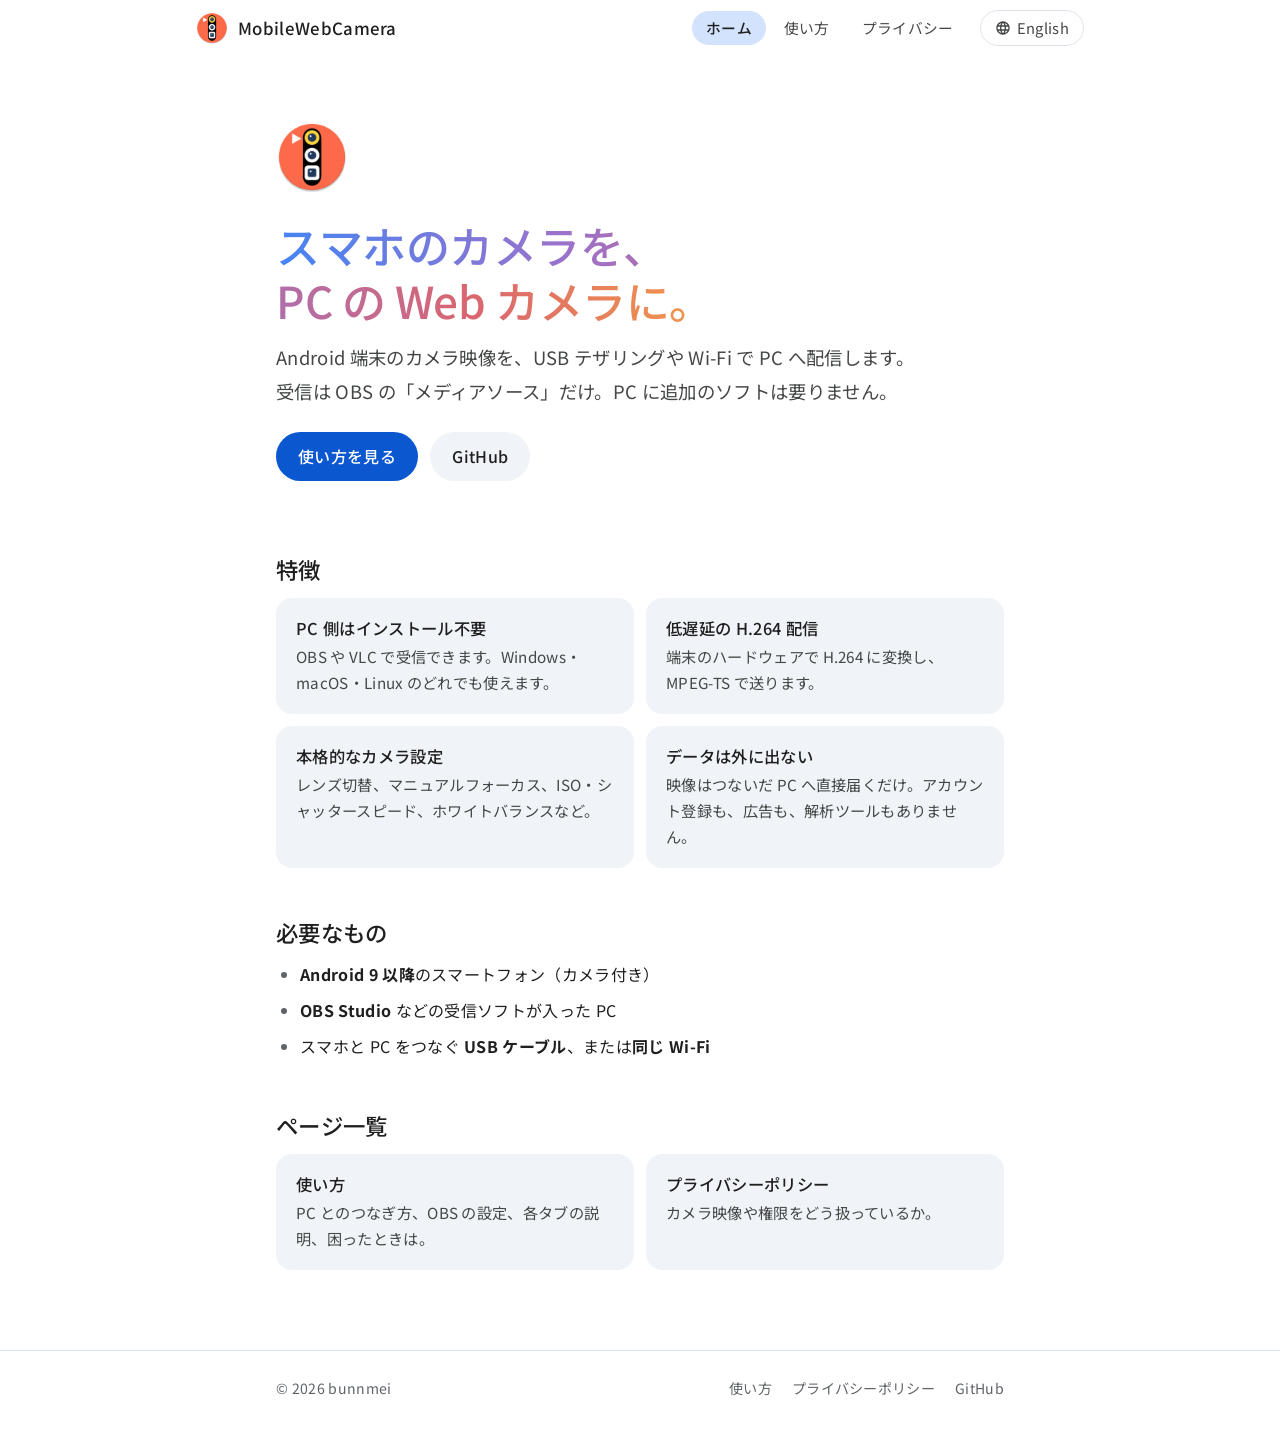
==== docs/ja/index.html @ a3e0ec3b "docs" ====
<!doctype html>
<html lang="ja">
<head>
  <meta charset="utf-8">
  <meta name="viewport" content="width=device-width, initial-scale=1">
  <title>MobileWebCamera — スマホを PC の Web カメラに</title>
  <meta name="description" content="Android スマホのカメラを PC の Web カメラとして使えるアプリ。OBS のメディアソースで受信でき、PC に追加ソフトは不要です。">
  <link rel="icon" href="../img/icon.webp">
  <link rel="alternate" hreflang="en" href="../en/">
  <link rel="preconnect" href="https://fonts.googleapis.com">
  <link rel="preconnect" href="https://fonts.gstatic.com" crossorigin>
  <link rel="stylesheet" href="https://fonts.googleapis.com/css2?family=Noto+Sans+JP:wght@400;500;700&display=swap">
  <link rel="stylesheet" href="../assets/site.css">
  <script src="../assets/site.js" defer></script>
</head>
<body>
  <header class="site-header">
    <div class="site-header__inner">
      <a class="brand" href="./"><img src="../img/icon.webp" alt="">MobileWebCamera</a>
      <nav class="nav">
        <a href="./" aria-current="page">ホーム</a>
        <a href="guide.html">使い方</a>
        <a href="privacy.html">プライバシー</a>
      </nav>
      <a class="lang-switch" href="../en/" hreflang="en" lang="en" data-set-lang="en"><svg viewBox="0 0 24 24" aria-hidden="true"><path d="M11.99 2C6.47 2 2 6.48 2 12s4.47 10 9.99 10C17.52 22 22 17.52 22 12S17.52 2 11.99 2zm6.93 6h-2.95a15.65 15.65 0 0 0-1.38-3.56A8.03 8.03 0 0 1 18.92 8zM12 4.04c.83 1.2 1.48 2.53 1.91 3.96h-3.82c.43-1.43 1.08-2.76 1.91-3.96zM4.26 14C4.1 13.36 4 12.69 4 12s.1-1.36.26-2h3.38c-.08.66-.14 1.32-.14 2s.06 1.34.14 2H4.26zm.82 2h2.95c.32 1.25.78 2.45 1.38 3.56A7.99 7.99 0 0 1 5.08 16zm2.95-8H5.08a7.99 7.99 0 0 1 4.33-3.56A15.65 15.65 0 0 0 8.03 8zM12 19.96c-.83-1.2-1.48-2.53-1.91-3.96h3.82c-.43 1.43-1.08 2.76-1.91 3.96zM14.34 14H9.66c-.09-.66-.16-1.32-.16-2s.07-1.35.16-2h4.68c.09.65.16 1.32.16 2s-.07 1.34-.16 2zm.25 5.56c.6-1.11 1.06-2.31 1.38-3.56h2.95a8.03 8.03 0 0 1-4.33 3.56zM16.36 14c.08-.66.14-1.32.14-2s-.06-1.34-.14-2h3.38c.16.64.26 1.31.26 2s-.1 1.36-.26 2h-3.38z"/></svg>English</a>
    </div>
  </header>

  <main>
    <section class="hero">
      <img class="hero__icon" src="../img/icon.webp" alt="">
      <h1><span class="gradient-text">スマホのカメラを、<br>PC の Web カメラに。</span></h1>
      <p>Android 端末のカメラ映像を、USB テザリングや Wi-Fi で PC へ配信します。<br>受信は OBS の「メディアソース」だけ。PC に追加のソフトは要りません。</p>
      <div class="actions">
        <a class="btn" href="guide.html">使い方を見る</a>
        <a class="btn btn--tonal" href="https://github.com/bunnmei/MobileWebCamera">GitHub</a>
      </div>
    </section>

    <h2>特徴</h2>
    <div class="cards">
      <div class="card">
        <h3>PC 側はインストール不要</h3>
        <p>OBS や VLC で受信できます。Windows・macOS・Linux のどれでも使えます。</p>
      </div>
      <div class="card">
        <h3>低遅延の H.264 配信</h3>
        <p>端末のハードウェアで H.264 に変換し、MPEG-TS で送ります。</p>
      </div>
      <div class="card">
        <h3>本格的なカメラ設定</h3>
        <p>レンズ切替、マニュアルフォーカス、ISO・シャッタースピード、ホワイトバランスなど。</p>
      </div>
      <div class="card">
        <h3>データは外に出ない</h3>
        <p>映像はつないだ PC へ直接届くだけ。アカウント登録も、広告も、解析ツールもありません。</p>
      </div>
    </div>

    <h2>必要なもの</h2>
    <ul>
      <li><strong>Android 9 以降</strong>のスマートフォン（カメラ付き）</li>
      <li><strong>OBS Studio</strong> などの受信ソフトが入った PC</li>
      <li>スマホと PC をつなぐ <strong>USB ケーブル</strong>、または<strong>同じ Wi-Fi</strong></li>
    </ul>

    <h2>ページ一覧</h2>
    <div class="cards">
      <a class="card" href="guide.html">
        <h3>使い方</h3>
        <p>PC とのつなぎ方、OBS の設定、各タブの説明、困ったときは。</p>
      </a>
      <a class="card" href="privacy.html">
        <h3>プライバシーポリシー</h3>
        <p>カメラ映像や権限をどう扱っているか。</p>
      </a>
    </div>
  </main>

  <footer class="site-footer">
    <div class="site-footer__inner">
      <span class="copyright">© 2026 bunnmei</span>
      <a href="guide.html">使い方</a>
      <a href="privacy.html">プライバシーポリシー</a>
      <a href="https://github.com/bunnmei/MobileWebCamera">GitHub</a>
    </div>
  </footer>
</body>
</html>
---- docs/assets/site.css ----
/*
 * 共通スタイル（どのアプリのサイトにもそのままコピーして使える）
 * アプリごとの色は各ページの <html style="--accent: …"> か、このファイルの :root を上書きする。
 */

:root {
  --bg: #ffffff;
  --surface: #f0f4f9;
  --surface-2: #e9eef6;
  --border: #dde3ea;
  --text: #1f1f1f;
  --muted: #444746;
  --subtle: #5f6368;
  --accent: #0b57d0;
  --accent-soft: #d3e3fd;
  --on-accent: #ffffff;
  --warn-bg: #fef7e0;
  --warn-border: #f9dc8c;
  --code-bg: #f0f4f9;
  --gradient: linear-gradient(74deg, #4285f4 0%, #9b72cb 35%, #d96570 70%, #f49c46 100%);

  --radius: 16px;
  --radius-sm: 10px;
  --content: 760px;
  --font: "Google Sans Text", "Google Sans", "Noto Sans JP", "Hiragino Sans", "Hiragino Kaku Gothic ProN",
    "Yu Gothic UI", "Meiryo", system-ui, sans-serif;
  --mono: "Google Sans Mono", "Roboto Mono", ui-monospace, "SFMono-Regular", Menlo, Consolas, monospace;
  color-scheme: light dark;
}

@media (prefers-color-scheme: dark) {
  :root {
    --bg: #131314;
    --surface: #1e1f20;
    --surface-2: #282a2c;
    --border: #3c4043;
    --text: #e3e3e3;
    --muted: #c4c7c5;
    --subtle: #9aa0a6;
    --accent: #a8c7fa;
    --accent-soft: #0842a0;
    --on-accent: #062e6f;
    --warn-bg: #3a3000;
    --warn-border: #6b5900;
    --code-bg: #1e1f20;
  }
}

/* ---------- ベース ---------- */

*,
*::before,
*::after { box-sizing: border-box; }

html { -webkit-text-size-adjust: 100%; scroll-padding-top: 80px; }

body {
  margin: 0;
  background: var(--bg);
  color: var(--text);
  font-family: var(--font);
  font-size: 16px;
  line-height: 1.85;
  letter-spacing: 0.02em;
  font-feature-settings: "palt" 0;
  -webkit-font-smoothing: antialiased;
  text-rendering: optimizeLegibility;
  overflow-wrap: anywhere;
}

html[lang="en"] body { letter-spacing: 0; line-height: 1.75; }

a { color: var(--accent); text-decoration: none; }
a:hover { text-decoration: underline; text-underline-offset: 3px; }

img { max-width: 100%; height: auto; }

::selection { background: var(--accent-soft); }

/* ---------- ヘッダー ---------- */

.site-header {
  position: sticky;
  top: 0;
  z-index: 10;
  background: color-mix(in srgb, var(--bg) 88%, transparent);
  backdrop-filter: saturate(180%) blur(12px);
  -webkit-backdrop-filter: saturate(180%) blur(12px);
  border-bottom: 1px solid transparent;
  transition: border-color .2s;
}
.site-header.is-scrolled { border-bottom-color: var(--border); }

.site-header__inner {
  max-width: calc(var(--content) + 160px);
  margin: 0 auto;
  padding: 10px 16px;
  display: flex;
  align-items: center;
  gap: 12px;
  flex-wrap: wrap;
}

.brand {
  display: flex;
  align-items: center;
  gap: 10px;
  color: var(--text);
  font-weight: 500;
  font-size: 1.05rem;
  margin-right: auto;
}
.brand:hover { text-decoration: none; }
.brand img { width: 32px; height: 32px; border-radius: 50%; }

.nav { display: flex; gap: 4px; flex-wrap: wrap; }
.nav a,
.lang-switch {
  display: inline-flex;
  align-items: center;
  gap: 6px;
  padding: 6px 14px;
  border-radius: 999px;
  color: var(--muted);
  font-size: .92rem;
  line-height: 1.5;
}
.nav a:hover,
.lang-switch:hover { background: var(--surface); text-decoration: none; }
.nav a[aria-current="page"] { background: var(--accent-soft); color: var(--text); font-weight: 500; }

.lang-switch { border: 1px solid var(--border); }
.lang-switch svg { width: 16px; height: 16px; fill: currentColor; }

/* ---------- 本文 ---------- */

main {
  max-width: var(--content);
  margin: 0 auto;
  padding: 24px 16px 64px;
}

.hero { padding: 40px 0 16px; }
.hero__icon { width: 72px; height: 72px; border-radius: 50%; margin-bottom: 16px; }
.hero h1 {
  margin: 0 0 12px;
  font-size: clamp(2rem, 6vw, 2.75rem);
  line-height: 1.25;
  font-weight: 500;
  letter-spacing: -0.01em;
}
.gradient-text {
  background: var(--gradient);
  -webkit-background-clip: text;
  background-clip: text;
  color: transparent;
}
.hero p { margin: 0; color: var(--muted); font-size: 1.15rem; }
.hero .actions { margin-top: 24px; }

.page-title { margin: 32px 0 4px; font-size: clamp(1.7rem, 5vw, 2.1rem); line-height: 1.35; font-weight: 500; }
.page-meta { color: var(--subtle); font-size: .9rem; margin: 0 0 24px; }

h2 {
  margin: 48px 0 12px;
  font-size: 1.4rem;
  line-height: 1.45;
  font-weight: 500;
}
h3 { margin: 32px 0 8px; font-size: 1.12rem; line-height: 1.5; font-weight: 500; }
h2 + h3 { margin-top: 16px; }

p { margin: 0 0 16px; }

strong { font-weight: 700; }

ul, ol { margin: 0 0 16px; padding-left: 1.5em; }
li { margin: 6px 0; }
li > ul, li > ol { margin: 6px 0 0; }
li::marker { color: var(--subtle); }

hr { border: 0; border-top: 1px solid var(--border); margin: 40px 0; }

/* インラインコードとコードブロック */
code, kbd {
  font-family: var(--mono);
  font-size: .9em;
  background: var(--code-bg);
  padding: .12em .45em;
  border-radius: 6px;
  letter-spacing: 0;
}
kbd { border: 1px solid var(--border); }

pre {
  position: relative;
  margin: 0 0 16px;
  padding: 16px 20px;
  background: var(--code-bg);
  border-radius: var(--radius);
  overflow-x: auto;
  line-height: 1.6;
}
pre code { background: none; padding: 0; font-size: .9rem; }

.copy-btn {
  position: absolute;
  top: 8px;
  right: 8px;
  border: 0;
  border-radius: 999px;
  padding: 4px 12px;
  background: var(--surface-2);
  color: var(--muted);
  font: inherit;
  font-size: .8rem;
  cursor: pointer;
  opacity: 0;
  transition: opacity .15s;
}
pre:hover .copy-btn,
.copy-btn:focus-visible { opacity: 1; }
@media (hover: none) { .copy-btn { opacity: 1; } }

/* 表 */
.table-wrap {
  margin: 0 0 16px;
  border: 1px solid var(--border);
  border-radius: var(--radius);
  overflow-x: auto;
}
table { width: 100%; border-collapse: collapse; font-size: .95rem; }
th, td { padding: 10px 16px; text-align: left; vertical-align: top; border-bottom: 1px solid var(--border); }
tr:last-child td { border-bottom: 0; }
th { background: var(--surface); font-weight: 500; white-space: nowrap; }
td:first-child { white-space: nowrap; font-weight: 500; }

/* ---------- 部品 ---------- */

/* ボタン */
.btn {
  display: inline-flex;
  align-items: center;
  gap: 8px;
  padding: 10px 22px;
  border-radius: 999px;
  background: var(--accent);
  color: var(--on-accent);
  font-weight: 500;
  margin: 0 8px 8px 0;
}
.btn:hover { text-decoration: none; filter: brightness(1.08); }
.btn--tonal { background: var(--surface); color: var(--text); }

/* 要点・注意のボックス */
.callout {
  margin: 0 0 16px;
  padding: 16px 20px;
  border-radius: var(--radius);
  background: var(--surface);
}
.callout > :last-child { margin-bottom: 0; }
.callout__title { display: block; font-weight: 700; margin-bottom: 4px; }
.callout--warn { background: var(--warn-bg); border: 1px solid var(--warn-border); }

/* 要約（ページ冒頭の「ひとことで言うと」） */
.summary {
  margin: 0 0 24px;
  padding: 20px 24px;
  border-radius: var(--radius);
  background: var(--surface);
  font-size: 1.05rem;
}
.summary > :last-child { margin-bottom: 0; }

/* カードのグリッド */
.cards {
  display: grid;
  grid-template-columns: repeat(auto-fit, minmax(280px, 1fr));
  gap: 12px;
  margin: 0 0 16px;
}
.card {
  padding: 18px 20px;
  border-radius: var(--radius);
  background: var(--surface);
  color: var(--text);
}
.card h3 { margin: 0 0 4px; font-size: 1.02rem; }
.card p { margin: 0; color: var(--muted); font-size: .95rem; line-height: 1.7; }
a.card:hover { background: var(--surface-2); text-decoration: none; }

/* 番号付きの手順 */
.steps { list-style: none; padding: 0; counter-reset: step; }
.steps > li {
  position: relative;
  counter-increment: step;
  padding-left: 48px;
  margin: 0 0 20px;
}
.steps > li::before {
  content: counter(step);
  position: absolute;
  left: 0;
  top: 0;
  width: 32px;
  height: 32px;
  border-radius: 50%;
  background: var(--accent-soft);
  color: var(--text);
  font-weight: 700;
  font-size: .95rem;
  line-height: 32px;
  text-align: center;
}
.steps > li > strong:first-child { display: block; }

/* 目次 */
.toc {
  margin: 0 0 32px;
  padding: 16px 24px;
  border-radius: var(--radius);
  border: 1px solid var(--border);
}
.toc__title { font-weight: 500; color: var(--subtle); font-size: .9rem; margin-bottom: 4px; }
.toc ol { margin: 0; }
.toc li { margin: 2px 0; }

/* Q&A */
details {
  margin: 0 0 8px;
  border-radius: var(--radius-sm);
  background: var(--surface);
}
summary {
  cursor: pointer;
  padding: 14px 20px;
  font-weight: 500;
  list-style-position: inside;
}
details[open] summary { padding-bottom: 6px; }
details > :not(summary) { margin-left: 20px; margin-right: 20px; }
details > :last-child { margin-bottom: 14px; }

/* ---------- フッター ---------- */

.site-footer {
  border-top: 1px solid var(--border);
  color: var(--subtle);
  font-size: .88rem;
}
.site-footer__inner {
  max-width: var(--content);
  margin: 0 auto;
  padding: 24px 16px 40px;
  display: flex;
  flex-wrap: wrap;
  gap: 8px 20px;
}
.site-footer a { color: var(--subtle); }
.site-footer .copyright { margin-right: auto; }

@media (max-width: 560px) {
  body { font-size: 15.5px; }
  /* 1 行目にロゴと言語切替、2 行目にメニュー */
  .site-header__inner { gap: 6px 12px; padding-bottom: 6px; }
  .nav { order: 3; width: 100%; margin: 0 -14px; }
  .lang-switch { padding: 4px 12px; }
  .hero { padding-top: 24px; }
  h2 { margin-top: 40px; }
  td:first-child { white-space: normal; }
}

@media print {
  .site-header, .site-footer, .copy-btn { display: none; }
}
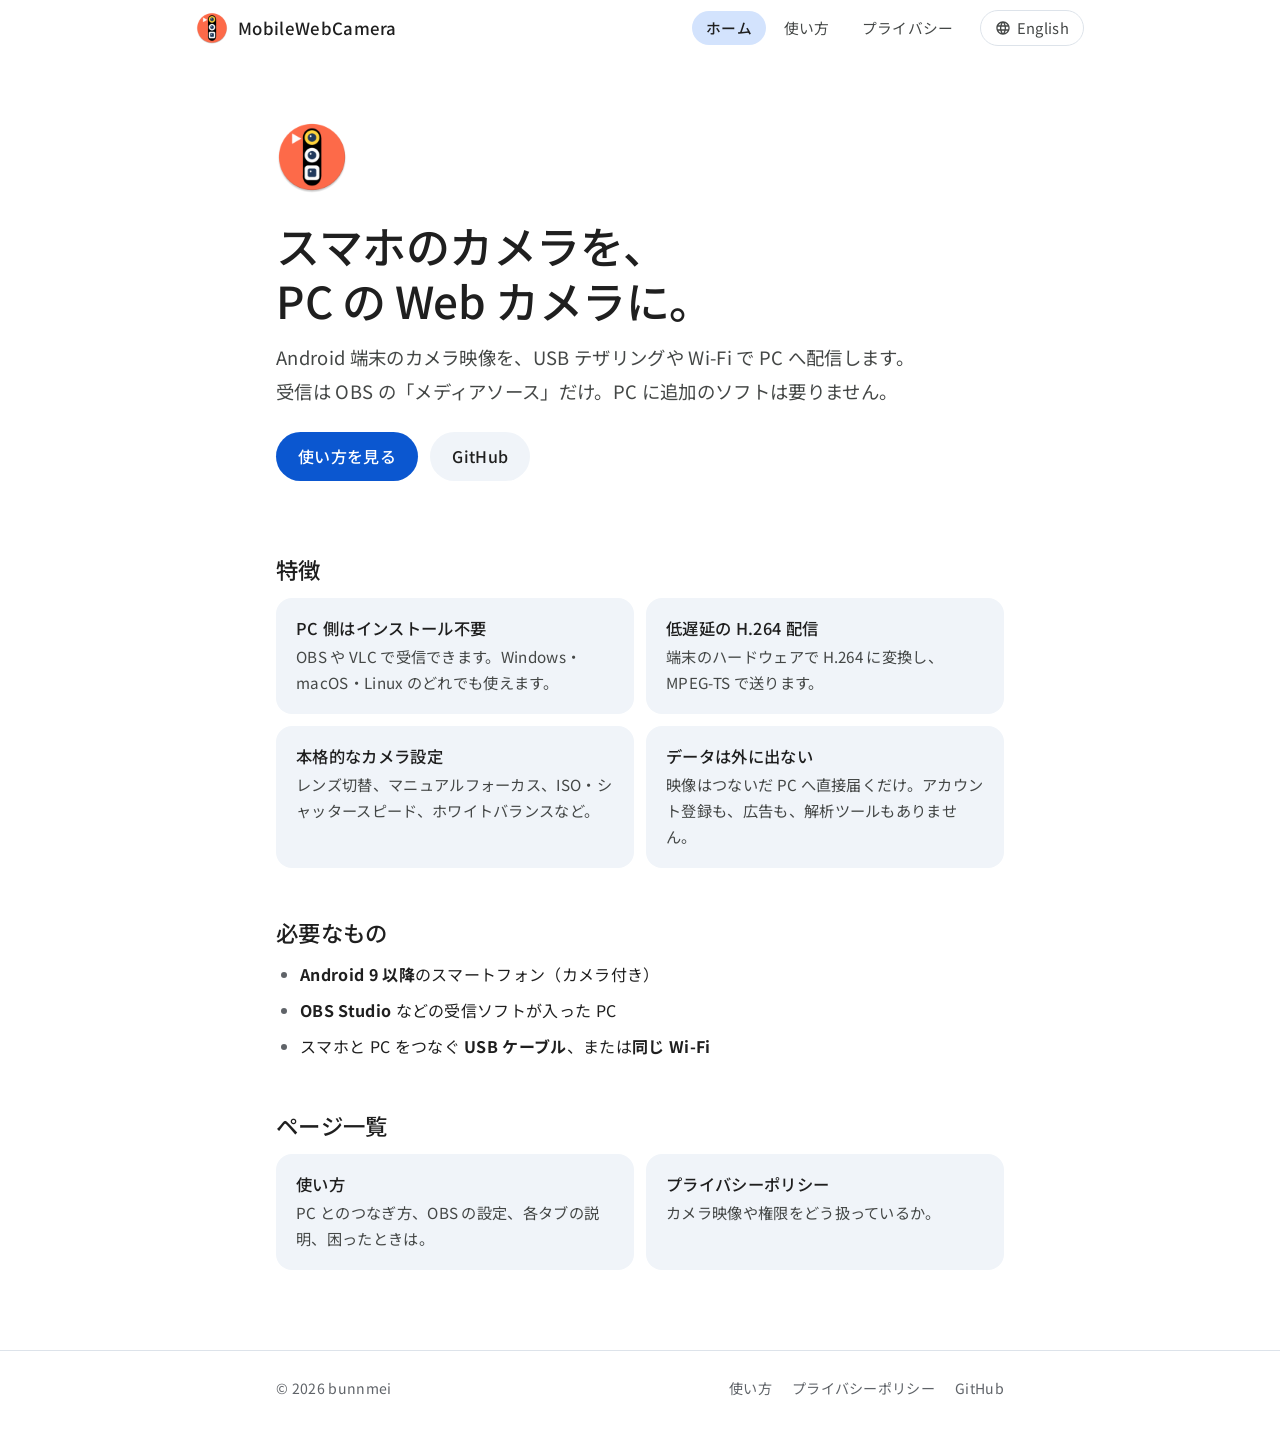
==== commit 683c76ff: "docsの色など修正" ====
--- a/docs/ja/index.html
+++ b/docs/ja/index.html
@@ -29,7 +29,7 @@
   <main>
     <section class="hero">
       <img class="hero__icon" src="../img/icon.webp" alt="">
-      <h1><span class="gradient-text">スマホのカメラを、<br>PC の Web カメラに。</span></h1>
+      <h1>スマホのカメラを、<br>PC の Web カメラに。</h1>
       <p>Android 端末のカメラ映像を、USB テザリングや Wi-Fi で PC へ配信します。<br>受信は OBS の「メディアソース」だけ。PC に追加のソフトは要りません。</p>
       <div class="actions">
         <a class="btn" href="guide.html">使い方を見る</a>
--- a/docs/assets/site.css
+++ b/docs/assets/site.css
@@ -17,7 +17,6 @@
   --warn-bg: #fef7e0;
   --warn-border: #f9dc8c;
   --code-bg: #f0f4f9;
-  --gradient: linear-gradient(74deg, #4285f4 0%, #9b72cb 35%, #d96570 70%, #f49c46 100%);
 
   --radius: 16px;
   --radius-sm: 10px;
@@ -149,12 +148,6 @@
   font-weight: 500;
   letter-spacing: -0.01em;
 }
-.gradient-text {
-  background: var(--gradient);
-  -webkit-background-clip: text;
-  background-clip: text;
-  color: transparent;
-}
 .hero p { margin: 0; color: var(--muted); font-size: 1.15rem; }
 .hero .actions { margin-top: 24px; }
 
